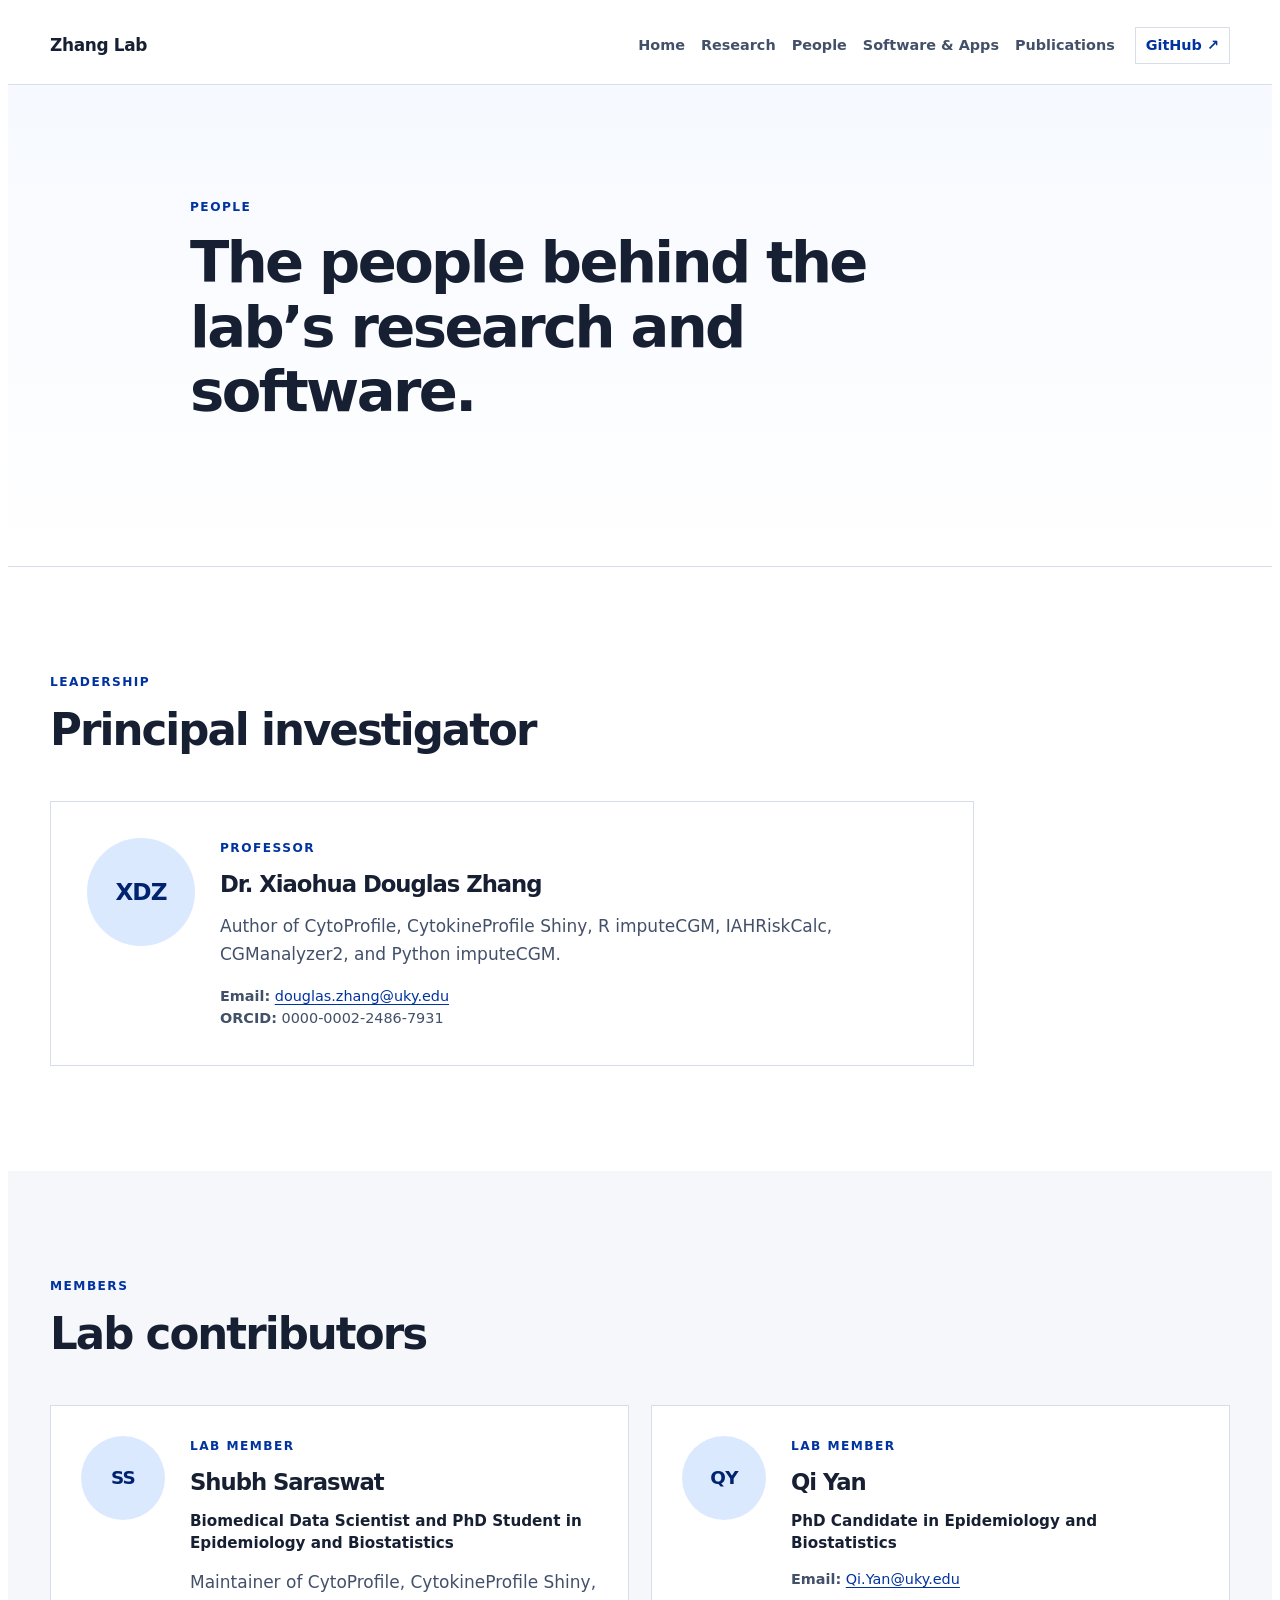
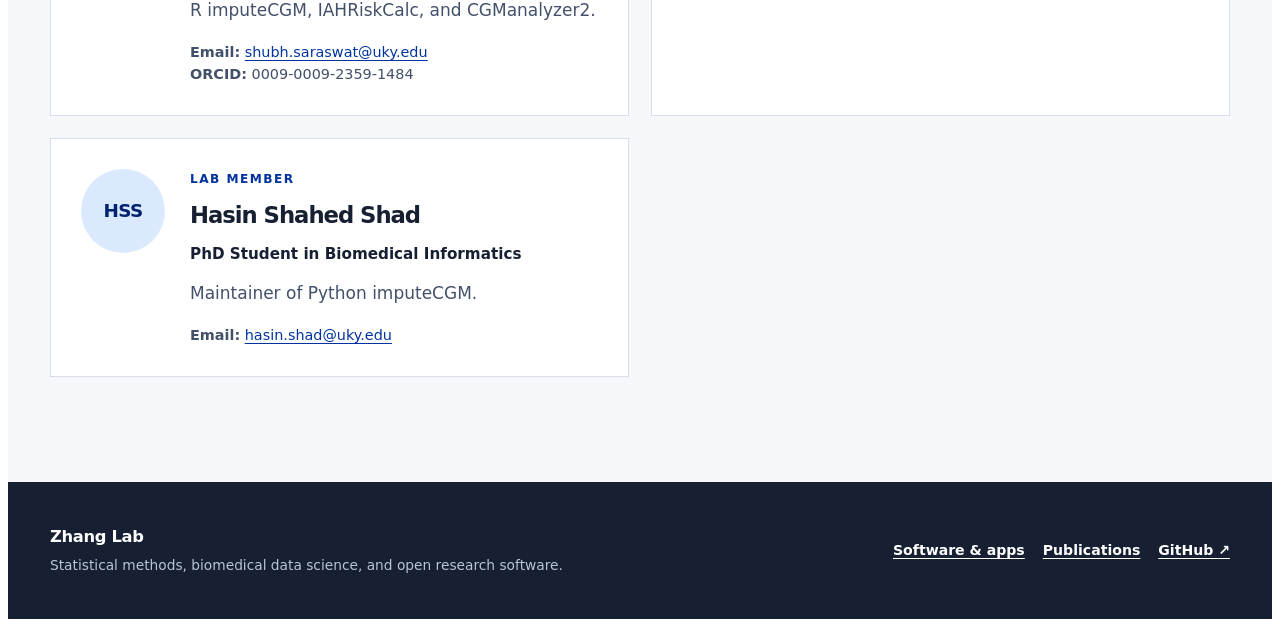
==== docs/people.html @ 16a21983 "Initial commit of lab website" ====
<!DOCTYPE html>

<html>

<head>

<meta charset="utf-8" />
<meta name="generator" content="pandoc" />
<meta http-equiv="X-UA-Compatible" content="IE=EDGE" />

<meta name="viewport" content="width=device-width, initial-scale=1" />



<title>People</title>

<script src="site_libs/header-attrs-2.31/header-attrs.js"></script>
<link href="site_libs/highlightjs-9.12.0/default.css" rel="stylesheet" />
<script src="site_libs/highlightjs-9.12.0/highlight.js"></script>

<style type="text/css">
  code{white-space: pre-wrap;}
  span.smallcaps{font-variant: small-caps;}
  span.underline{text-decoration: underline;}
  div.column{display: inline-block; vertical-align: top; width: 50%;}
  div.hanging-indent{margin-left: 1.5em; text-indent: -1.5em;}
  ul.task-list{list-style: none;}
    </style>

<style type="text/css">code{white-space: pre;}</style>
<script type="text/javascript">
if (window.hljs) {
  hljs.configure({languages: []});
  hljs.initHighlightingOnLoad();
  if (document.readyState && document.readyState === "complete") {
    window.setTimeout(function() { hljs.initHighlighting(); }, 0);
  }
}
</script>






<link rel="stylesheet" href="assets/css/zhang-lab.css" type="text/css" />




</head>

<body>


<nav class="site-nav" aria-label="Primary navigation">
  <div class="site-shell site-nav-inner">
    <a class="site-wordmark" href="index.html">Zhang Lab</a>
    <div class="site-nav-links">
      <a href="index.html">Home</a>
      <a href="research.html">Research</a>
      <a href="people.html">People</a>
      <a href="software.html">Software &amp; Apps</a>
      <a href="publications.html">Publications</a>
      <a class="site-nav-github" href="https://github.com/ZhangLabUKY" target="_blank" rel="noopener">GitHub <span aria-hidden="true">↗</span></a>
    </div>
  </div>
</nav>


<h1 class="title toc-ignore">People</h1>



<section class="page-hero" aria-labelledby="people-title">
<div class="site-shell narrow-copy">
<p class="eyebrow">
People
</p>
<h1 id="people-title">
The people behind the lab’s research and software.
</h1>
</div>
</section>
<section class="section" aria-labelledby="leadership-heading">
<div class="site-shell">
<div class="section-heading">
<p class="eyebrow">
Leadership
</p>
<h2 id="leadership-heading">
Principal investigator
</h2>
</div>
<article class="person-card person-card-featured person-card-linked">
<a class="person-card-overlay" href="https://cph.uky.edu/directory/xiaohua-zhang" target="_blank" rel="noopener" aria-label="View Xiaohua Douglas Zhang's UKY profile"></a>
<div class="person-monogram" aria-hidden="true">
XDZ
</div>
<div class="person-content">
<p class="person-role">
Professor
</p>
<h3>
Dr. Xiaohua Douglas Zhang
</h3>
<p>
Author of CytoProfile, CytokineProfile Shiny, R imputeCGM, IAHRiskCalc,
CGManalyzer2, and Python imputeCGM.
</p>
<p class="person-contact">
<strong>Email:</strong> <a href="mailto:douglas.zhang@uky.edu"
class="email">douglas.zhang@uky.edu</a><br><strong>ORCID:</strong>
0000-0002-2486-7931
</p>
</div>
</article>
</div>
</section>
<section class="section section-muted" aria-labelledby="members-heading">
<div class="site-shell">
<div class="section-heading">
<p class="eyebrow">
Members
</p>
<h2 id="members-heading">
Lab contributors
</h2>
</div>
<div class="people-grid">
<article class="person-card person-card-linked">
<a class="person-card-overlay" href="https://cph.uky.edu/directory/shubh-saraswat" target="_blank" rel="noopener" aria-label="View Shubh Saraswat's UKY profile"></a>
<div class="person-monogram" aria-hidden="true">
SS
</div>
<div class="person-content">
<p class="person-role">
Lab member
</p>
<h3>
Shubh Saraswat
</h3>
<p class="person-title">
Biomedical Data Scientist and PhD Student in Epidemiology and
Biostatistics
</p>
<p>
Maintainer of CytoProfile, CytokineProfile Shiny, R imputeCGM,
IAHRiskCalc, and CGManalyzer2.
</p>
<p class="person-contact">
<strong>Email:</strong> <a href="mailto:shubh.saraswat@uky.edu"
class="email">shubh.saraswat@uky.edu</a><br><strong>ORCID:</strong>
0009-0009-2359-1484
</p>
</div>
</article>
<article class="person-card">
<div class="person-monogram" aria-hidden="true">
QY
</div>
<div class="person-content">
<p class="person-role">
Lab member
</p>
<h3>
Qi Yan
</h3>
<p class="person-title">
PhD Candidate in Epidemiology and Biostatistics
</p>
<p class="person-contact">
<strong>Email:</strong> <a href="mailto:Qi.Yan@uky.edu"
class="email">Qi.Yan@uky.edu</a>
</p>
</div>
</article>
<article class="person-card">
<div class="person-monogram" aria-hidden="true">
HSS
</div>
<div class="person-content">
<p class="person-role">
Lab member
</p>
<h3>
Hasin Shahed Shad
</h3>
<p class="person-title">
PhD Student in Biomedical Informatics
</p>
<p>
Maintainer of Python imputeCGM.
</p>
<p class="person-contact">
<strong>Email:</strong> <a href="mailto:hasin.shad@uky.edu"
class="email">hasin.shad@uky.edu</a>
</p>
</div>
</article>
</div>
</div>
</section>

<footer class="site-footer">
  <div class="site-shell footer-inner">
    <div>
      <p class="footer-wordmark">Zhang Lab</p>
      <p class="footer-note">Statistical methods, biomedical data science, and open research software.</p>
    </div>
    <div class="footer-links" aria-label="Footer links">
      <a href="software.html">Software &amp; apps</a>
      <a href="publications.html">Publications</a>
      <a href="https://github.com/ZhangLabUKY" target="_blank" rel="noopener">GitHub <span aria-hidden="true">↗</span></a>
    </div>
  </div>
</footer>


<!-- code folding -->


<!-- dynamically load mathjax for compatibility with self-contained -->
<script>
  (function () {
    var script = document.createElement("script");
    script.type = "text/javascript";
    script.src  = "https://mathjax.rstudio.com/latest/MathJax.js?config=TeX-AMS-MML_HTMLorMML";
    document.getElementsByTagName("head")[0].appendChild(script);
  })();
</script>

</body>
</html>
---- docs/site_libs/highlightjs-9.12.0/default.css ----
.hljs-literal {
  color: #990073;
}

.hljs-number {
  color: #099;
}

.hljs-comment {
  color: #998;
  font-style: italic;
}

.hljs-keyword {
  color: #900;
  font-weight: bold;
}

.hljs-string {
  color: #d14;
}
---- docs/assets/css/zhang-lab.css ----
:root {
  --uky-blue: #0033a0;
  --uky-blue-dark: #00236f;
  --ink: #172033;
  --ink-soft: #43506a;
  --sky: #dbe9ff;
  --mist: #f5f7fb;
  --line: #d7deea;
  --white: #ffffff;
  --focus: #f6b400;
  --shadow: 0 16px 42px rgba(23, 32, 51, 0.09);
}

html {
  scroll-behavior: smooth;
}

body {
  background: var(--white);
  color: var(--ink);
  font-family: Inter, ui-sans-serif, system-ui, -apple-system, BlinkMacSystemFont, "Segoe UI", sans-serif;
  font-size: 17px;
  line-height: 1.65;
  padding-top: 0;
}

a {
  color: var(--uky-blue);
  text-decoration-thickness: 1px;
  text-underline-offset: 0.18em;
}

a:hover {
  color: var(--uky-blue-dark);
}

a:focus-visible,
button:focus-visible {
  border-radius: 4px;
  box-shadow: 0 0 0 4px var(--focus);
  outline: 2px solid var(--ink);
  outline-offset: 3px;
}

h1.title {
  display: none;
}

.main-container {
  margin: 0;
  max-width: none;
  padding: 0;
  width: 100%;
}

.site-shell {
  margin: 0 auto;
  max-width: 1180px;
  padding-left: 32px;
  padding-right: 32px;
}

.site-nav {
  background: rgba(255, 255, 255, 0.97);
  border: 0;
  border-bottom: 1px solid var(--line);
  box-shadow: none;
  margin: 0;
  min-height: 76px;
  position: sticky;
  top: 0;
  z-index: 20;
}

.site-nav-inner {
  align-items: center;
  display: flex;
  gap: 28px;
  justify-content: space-between;
  min-height: 75px;
}

.site-wordmark {
  color: var(--ink);
  font-size: 1.06rem;
  font-weight: 750;
  letter-spacing: -0.02em;
  text-decoration: none;
  white-space: nowrap;
}

.site-wordmark span {
  color: var(--uky-blue);
}

.site-wordmark:hover {
  color: var(--ink);
}

.site-nav-links {
  align-items: center;
  display: flex;
  flex-wrap: wrap;
  gap: 5px 16px;
  justify-content: flex-end;
}

.site-nav-links a {
  color: var(--ink-soft);
  font-size: 0.9rem;
  font-weight: 650;
  text-decoration: none;
}

.site-nav-links a:hover,
.site-nav-links a:focus {
  color: var(--uky-blue);
}

.site-nav-links .site-nav-github {
  border: 1px solid var(--line);
  color: var(--uky-blue);
  margin-left: 4px;
  padding: 6px 10px;
}

.hero {
  background: linear-gradient(135deg, #f4f8ff 0%, #ffffff 52%, #eaf2ff 100%);
  border-bottom: 1px solid var(--line);
  overflow: hidden;
}

.hero-grid {
  align-items: center;
  display: grid;
  gap: 72px;
  grid-template-columns: minmax(0, 1.35fr) minmax(300px, 0.65fr);
  min-height: 590px;
}

.hero-copy {
  padding-bottom: 68px;
  padding-top: 88px;
}

.eyebrow,
.tool-type,
.person-role,
.contact-label,
.panel-kicker {
  color: var(--uky-blue);
  font-size: 0.76rem;
  font-weight: 800;
  letter-spacing: 0.12em;
  margin: 0 0 14px;
  text-transform: uppercase;
}

h1,
h2,
h3,
p {
  margin-top: 0;
}

h1,
h2,
h3 {
  color: var(--ink);
  font-weight: 780;
  letter-spacing: -0.045em;
  line-height: 1.12;
}

h1 {
  font-size: clamp(2.7rem, 5.2vw, 5.15rem);
  max-width: 790px;
}

h2 {
  font-size: clamp(2rem, 3.4vw, 3.1rem);
}

h3 {
  font-size: 1.42rem;
}

.hero-lede,
.page-lede {
  color: var(--ink-soft);
  font-size: 1.2rem;
  line-height: 1.65;
  margin: 28px 0 0;
  max-width: 690px;
}

.button-row,
.link-row {
  align-items: center;
  display: flex;
  flex-wrap: wrap;
  gap: 12px 22px;
  margin-top: 34px;
}

.button {
  align-items: center;
  border: 2px solid transparent;
  border-radius: 3px;
  display: inline-flex;
  font-size: 0.92rem;
  font-weight: 750;
  justify-content: center;
  min-height: 48px;
  padding: 10px 20px;
  text-decoration: none;
  transition: background-color 160ms ease, border-color 160ms ease, color 160ms ease, transform 160ms ease;
}

.button:hover {
  transform: translateY(-1px);
}

.button-primary {
  background: var(--uky-blue);
  color: var(--white);
}

.button-primary:hover {
  background: var(--uky-blue-dark);
  color: var(--white);
}

.button-secondary {
  background: transparent;
  border-color: var(--uky-blue);
  color: var(--uky-blue);
}

.button-secondary:hover {
  background: var(--sky);
  color: var(--uky-blue-dark);
}

.button-light {
  background: var(--white);
  color: var(--uky-blue-dark);
}

.button-light:hover {
  background: var(--sky);
  color: var(--uky-blue-dark);
}

.hero-panel {
  background: var(--uky-blue);
  box-shadow: var(--shadow);
  color: var(--white);
  padding: 38px;
}

.hero-panel .panel-kicker {
  color: #cbdcff;
}

.hero-panel h2 {
  color: var(--white);
  font-size: 2rem;
}

.hero-panel p:not(.panel-kicker) {
  color: #e3ebff;
}

.panel-rule {
  background: rgba(255, 255, 255, 0.34);
  height: 1px;
  margin: 26px 0 18px;
}

.hero-panel .panel-caption {
  font-size: 0.9rem;
  margin-bottom: 0;
}

.section {
  padding: 105px 0;
}

.section-muted {
  background: var(--mist);
}

.section-heading {
  margin-bottom: 46px;
  max-width: 760px;
}

.section-heading > p:not(.eyebrow),
.feature-card p:not(.card-index),
.tool-preview p:not(.tool-type),
.software-card > p,
.person-card p:not(.person-role),
.research-item p:not(.research-number),
.two-column-copy p,
.contact-card p:not(.contact-label),
.publication-list p {
  color: var(--ink-soft);
}

.section-heading h2 {
  margin-bottom: 18px;
}

.section-heading-split {
  align-items: end;
  display: flex;
  gap: 30px;
  justify-content: space-between;
  max-width: none;
}

.section-heading-split h2 {
  margin-bottom: 0;
  max-width: 720px;
}

.text-link {
  color: var(--uky-blue);
  font-size: 0.92rem;
  font-weight: 750;
  text-decoration: none;
}

.text-link:hover {
  color: var(--uky-blue-dark);
  text-decoration: underline;
}

.card-grid,
.featured-grid,
.software-grid,
.people-grid,
.contact-grid {
  display: grid;
  gap: 22px;
}

.card-grid-three {
  grid-template-columns: repeat(3, minmax(0, 1fr));
}

.feature-card,
.tool-preview,
.software-card,
.person-card,
.contact-card {
  background: var(--white);
  border: 1px solid var(--line);
  padding: 30px;
}

.feature-card {
  min-height: 265px;
}

.card-index {
  color: var(--uky-blue);
  font-size: 0.82rem;
  font-weight: 800;
  letter-spacing: 0.08em;
}

.feature-card h3,
.tool-preview h3,
.software-card h3,
.person-card h3 {
  margin-bottom: 14px;
}

.feature-card p:last-child,
.tool-preview p:last-of-type,
.software-card p:last-of-type,
.person-card p:last-child,
.contact-card p:last-child {
  margin-bottom: 0;
}

.featured-grid {
  grid-template-columns: repeat(2, minmax(0, 1fr));
}

.tool-preview {
  border-top: 5px solid var(--uky-blue);
  min-height: 280px;
}

.tool-preview .text-link {
  display: inline-block;
  margin-top: 12px;
}

.cta-section {
  background: var(--uky-blue-dark);
  padding: 80px 0;
}

.cta-layout {
  align-items: center;
  display: flex;
  gap: 30px;
  justify-content: space-between;
}

.cta-section h2,
.cta-section p {
  color: var(--white);
}

.cta-section h2 {
  font-size: clamp(2rem, 3.8vw, 3.45rem);
  margin-bottom: 12px;
}

.cta-section p:not(.eyebrow) {
  color: #dce7ff;
  margin-bottom: 0;
}

.eyebrow-light {
  color: #c9d9ff;
}

.page-hero {
  background: linear-gradient(180deg, #f6f9ff 0%, #ffffff 100%);
  border-bottom: 1px solid var(--line);
  padding: 112px 0 94px;
}

.narrow-copy {
  max-width: 900px;
}

.narrow-copy h1 {
  font-size: clamp(2.6rem, 4.5vw, 4.4rem);
}

.research-list {
  border-top: 1px solid var(--line);
}

.research-item {
  align-items: start;
  border-bottom: 1px solid var(--line);
  display: grid;
  gap: 30px;
  grid-template-columns: 70px 1fr;
  padding: 32px 0;
}

.research-item h3 {
  margin-bottom: 10px;
}

.research-item p:last-child {
  margin-bottom: 0;
  max-width: 720px;
}

.research-number {
  color: var(--uky-blue);
  font-size: 0.85rem;
  font-weight: 800;
  padding-top: 5px;
}

.two-column-copy {
  display: grid;
  gap: 70px;
  grid-template-columns: minmax(0, 0.9fr) minmax(0, 1.1fr);
}

.two-column-copy h2 {
  margin-bottom: 0;
}

.person-card-featured {
  align-items: start;
  display: grid;
  gap: 34px;
  grid-template-columns: 116px 1fr;
  max-width: 850px;
  padding: 36px;
}

.person-monogram {
  align-items: center;
  aspect-ratio: 1;
  background: var(--sky);
  border-radius: 50%;
  color: var(--uky-blue-dark);
  display: flex;
  flex: 0 0 84px;
  font-size: 1.15rem;
  font-weight: 800;
  height: 84px;
  justify-content: center;
  letter-spacing: -0.04em;
  overflow: hidden;
  width: 84px;
}

.person-card-featured .person-monogram {
  flex-basis: 108px;
  font-size: 1.45rem;
  height: 108px;
  width: 108px;
}

.people-grid {
  grid-template-columns: repeat(2, minmax(0, 1fr));
}

.person-card {
  display: flex;
  gap: 25px;
}

.person-card-linked {
  cursor: pointer;
  position: relative;
  transition: border-color 160ms ease, box-shadow 160ms ease, transform 160ms ease;
}

.person-card-overlay {
  display: block;
  inset: 0;
  position: absolute;
  z-index: 2;
}

.person-card-linked:hover {
  border-color: var(--uky-blue);
  box-shadow: var(--shadow);
  transform: translateY(-2px);
}

.person-card-overlay:focus-visible {
  outline: 3px solid var(--focus);
  outline-offset: -5px;
}

.person-title {
  color: var(--ink) !important;
  font-size: 0.95rem;
  font-weight: 700;
  line-height: 1.45;
  margin-bottom: 14px;
}

.person-contact {
  font-size: 0.9rem;
  line-height: 1.55;
}

.placeholder-copy {
  font-style: italic;
}

.software-grid {
  grid-template-columns: repeat(2, minmax(0, 1fr));
}

.software-card {
  display: flex;
  flex-direction: column;
  min-height: 345px;
}

.software-card-top {
  align-items: start;
  display: flex;
  justify-content: space-between;
  margin-bottom: 20px;
}

.software-card-top .tool-type {
  margin-bottom: 0;
}

.status-tag {
  background: var(--sky);
  color: var(--uky-blue-dark);
  font-size: 0.7rem;
  font-weight: 800;
  letter-spacing: 0.05em;
  padding: 4px 8px;
  text-transform: uppercase;
}

.software-note {
  font-size: 0.88rem;
  margin-top: auto;
}

.software-note code {
  background: #edf0f6;
  border-radius: 2px;
  color: var(--ink);
  padding: 1px 4px;
}

.software-card .link-row {
  margin-top: 22px;
}

.publication-layout {
  max-width: 920px;
}

.publication-year-group + .publication-year-group {
  margin-top: 64px;
}

.publication-year-group > h3 {
  color: var(--uky-blue);
  font-size: 2rem;
  margin-bottom: 18px;
}

.publication-list {
  border-top: 1px solid var(--line);
  list-style: none;
  margin: 0;
  padding: 0;
}

.publication-list li {
  border-bottom: 1px solid var(--line);
  padding: 33px 0;
}

.publication-authors,
.publication-year {
  font-size: 0.95rem;
  margin-bottom: 8px;
}

.publication-list h3 {
  font-size: 1.5rem;
  margin-bottom: 8px;
  max-width: 760px;
}

.publication-entry {
  font-size: 1rem;
  line-height: 1.75;
  margin-bottom: 0;
  max-width: 800px;
}

.publication-list .text-link {
  display: inline-block;
  margin-top: 8px;
}

.contact-grid {
  grid-template-columns: repeat(2, minmax(0, 1fr));
}

.contact-card {
  min-height: 315px;
  padding: 38px;
}

.contact-card h2 {
  font-size: 2rem;
}

.contact-card-blue {
  background: var(--uky-blue);
  border-color: var(--uky-blue);
}

.contact-card-blue h2,
.contact-card-blue p {
  color: var(--white);
}

.contact-card-blue .contact-label {
  color: #cbdcff;
}

.contact-card-blue .button {
  margin-top: 20px;
}

.site-footer {
  background: var(--ink);
  color: var(--white);
  padding: 42px 0;
}

.footer-inner {
  align-items: center;
  display: flex;
  gap: 30px;
  justify-content: space-between;
}

.footer-wordmark {
  color: var(--white);
  font-size: 1.02rem;
  font-weight: 800;
  letter-spacing: -0.02em;
  margin-bottom: 3px;
}

.footer-wordmark span {
  color: #adc8ff;
}

.footer-note {
  color: #b9c4d9;
  font-size: 0.86rem;
  margin-bottom: 0;
}

.footer-links {
  display: flex;
  flex-wrap: wrap;
  gap: 18px;
}

.footer-links a {
  color: var(--white);
  font-size: 0.88rem;
  font-weight: 700;
}

.footer-links a:hover {
  color: #adc8ff;
}

@media (max-width: 900px) {
  .site-shell {
    padding-left: 24px;
    padding-right: 24px;
  }

  .hero-grid {
    gap: 40px;
    grid-template-columns: 1fr;
    min-height: auto;
  }

  .hero-copy {
    padding-bottom: 32px;
    padding-top: 70px;
  }

  .hero-panel {
    margin-bottom: 72px;
  }

  .card-grid-three,
  .software-grid,
  .people-grid {
    grid-template-columns: 1fr 1fr;
  }

}

@media (max-width: 767px) {
  .site-nav-inner {
    align-items: flex-start;
    flex-direction: column;
    gap: 8px;
    min-height: 0;
    padding-bottom: 14px;
    padding-top: 14px;
  }

  .site-wordmark {
    font-size: 0.98rem;
  }

  .site-nav-links {
    gap: 7px 13px;
    justify-content: flex-start;
  }

  .site-nav-links a {
    font-size: 0.84rem;
  }

  .site-nav-links .site-nav-github {
    margin-left: 0;
  }

  .site-shell {
    padding-left: 20px;
    padding-right: 20px;
  }

  h1 {
    font-size: clamp(2.45rem, 12vw, 3.65rem);
  }

  h2 {
    font-size: 2rem;
  }

  .hero-copy {
    padding-top: 58px;
  }

  .hero-lede,
  .page-lede {
    font-size: 1.06rem;
  }

  .hero-panel,
  .feature-card,
  .tool-preview,
  .software-card,
  .person-card,
  .contact-card {
    padding: 26px;
  }

  .section,
  .page-hero {
    padding-bottom: 72px;
    padding-top: 72px;
  }

  .section-heading-split,
  .cta-layout,
  .footer-inner {
    align-items: start;
    flex-direction: column;
  }

  .card-grid-three,
  .featured-grid,
  .software-grid,
  .people-grid,
  .contact-grid,
  .two-column-copy {
    grid-template-columns: 1fr;
  }

  .research-item {
    gap: 8px;
    grid-template-columns: 1fr;
  }

  .research-number {
    padding-top: 0;
  }

  .person-card-featured,
  .person-card {
    display: flex;
    flex-direction: column;
  }

  .person-card-featured .person-monogram {
    height: 84px;
    width: 84px;
  }

  .cta-layout {
    gap: 24px;
  }
}
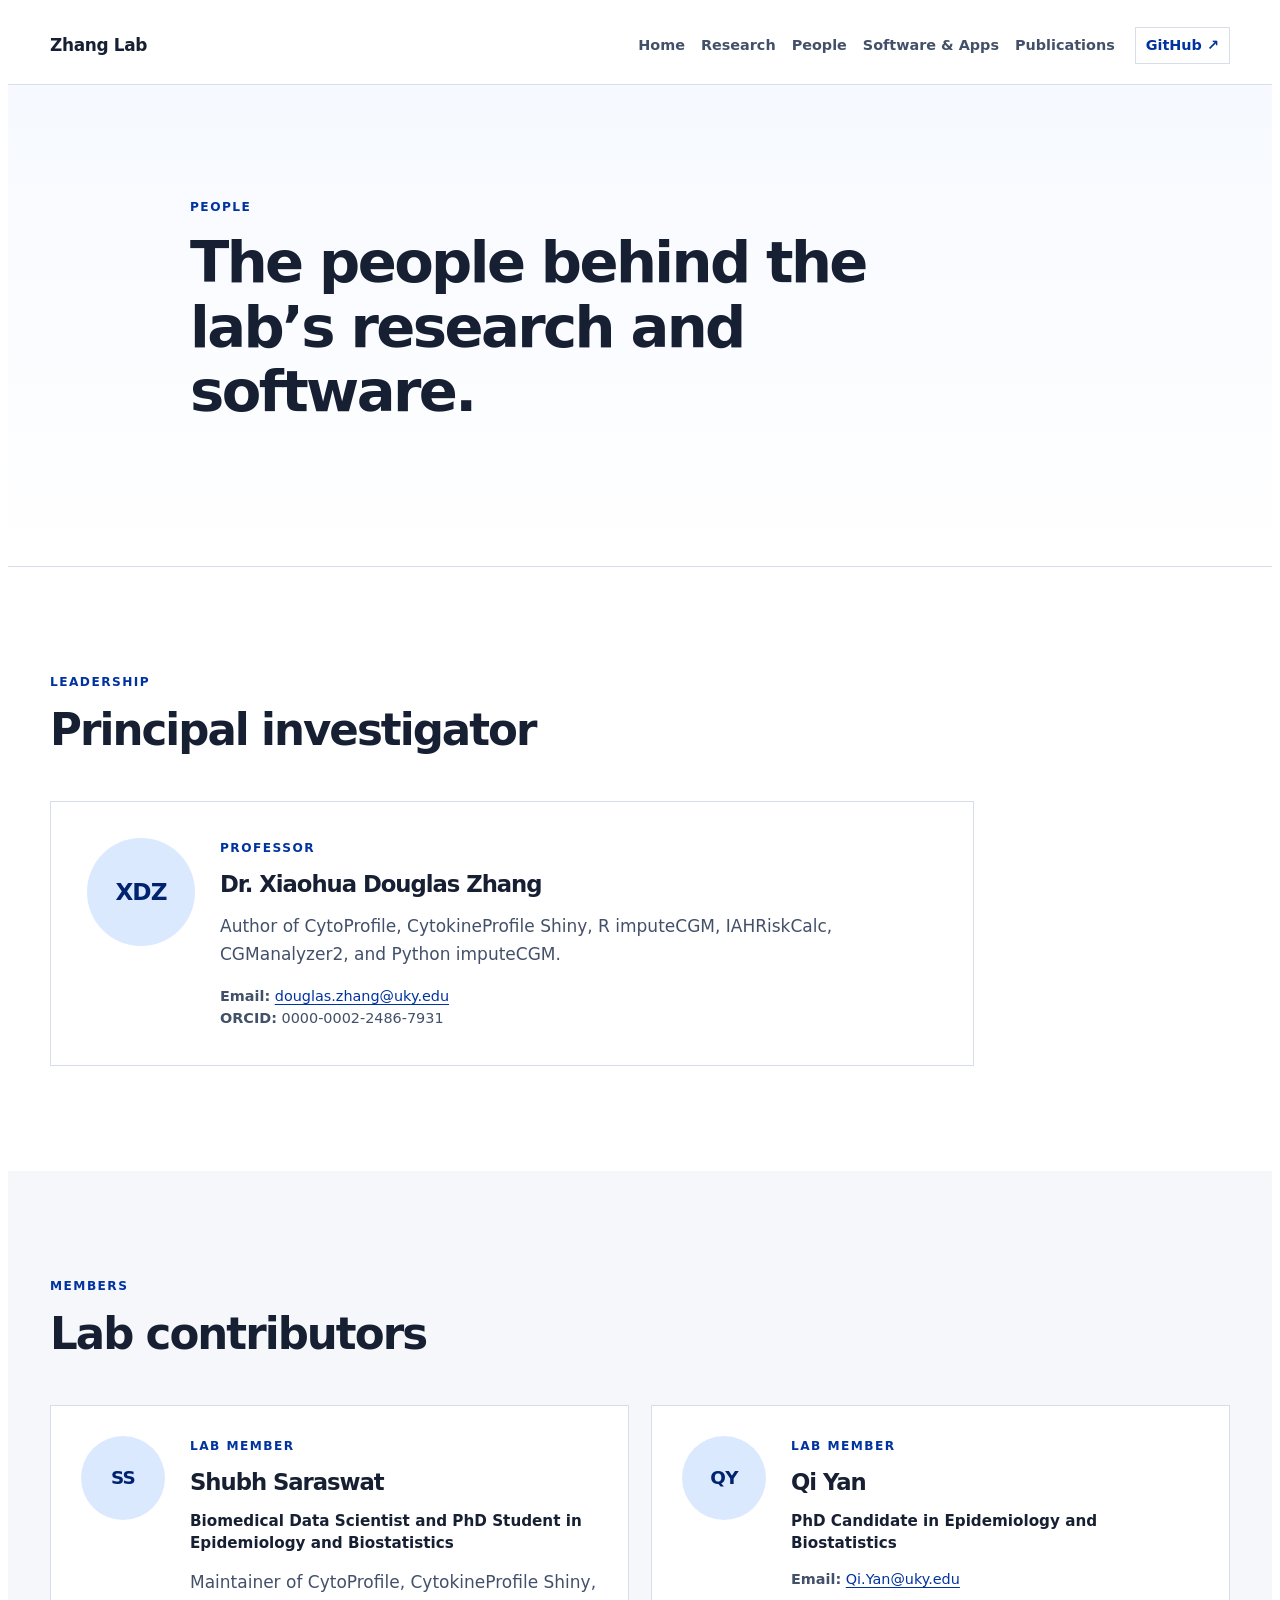
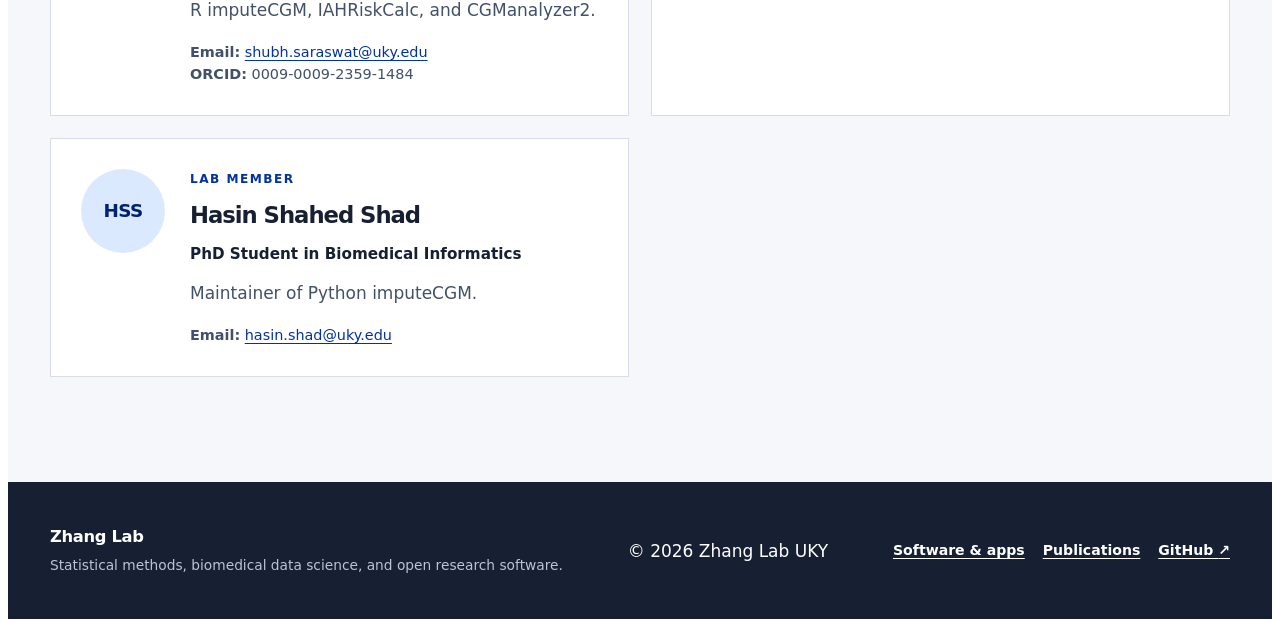
==== commit 5b41ab49: "minor modifications to title" ====
--- a/docs/people.html
+++ b/docs/people.html
@@ -12,11 +12,35 @@
 
 
 
-<title>People</title>
+<title>People | Zhang Lab | University of Kentucky</title>
 
 <script src="site_libs/header-attrs-2.31/header-attrs.js"></script>
 <link href="site_libs/highlightjs-9.12.0/default.css" rel="stylesheet" />
 <script src="site_libs/highlightjs-9.12.0/highlight.js"></script>
+<meta name="google-site-verification" content="EeB2jFbdPNDR_9L0_OuowgauQdKRKd-zUmO2JhWP1ak" />
+<script type="application/ld+json">
+{
+  "@context": "https://schema.org",
+  "@type": "Organization",
+  "@id": "https://zhanglabuky.github.io/lab-website/#organization",
+  "name": "Zhang Lab",
+  "url": "https://zhanglabuky.github.io/lab-website/",
+  "parentOrganization": {
+    "@type": "CollegeOrUniversity",
+    "name": "University of Kentucky",
+    "url": "https://www.uky.edu/"
+  },
+  "member": {
+    "@type": "Person",
+    "name": "Xiaohua Douglas Zhang",
+    "jobTitle": "Professor",
+    "url": "https://cph.uky.edu/directory/xiaohua-zhang",
+    "sameAs": "https://orcid.org/0000-0002-2486-7931"
+  }
+}
+</script>
+<meta name="description" content="Meet the Zhang Lab team at the University of Kentucky, including Professor Xiaohua Douglas Zhang and lab contributors." />
+<link rel="canonical" href="https://zhanglabuky.github.io/lab-website/people.html" />
 
 <style type="text/css">
   code{white-space: pre-wrap;}
@@ -68,7 +92,8 @@
 </nav>
 
 
-<h1 class="title toc-ignore">People</h1>
+<h1 class="title toc-ignore">People | Zhang Lab | University of
+Kentucky</h1>
 
 
 
@@ -207,6 +232,9 @@
     <div>
       <p class="footer-wordmark">Zhang Lab</p>
       <p class="footer-note">Statistical methods, biomedical data science, and open research software.</p>
+    </div>
+    <div class="container text-center navbar-text">
+        &copy; 2026 Zhang Lab UKY
     </div>
     <div class="footer-links" aria-label="Footer links">
       <a href="software.html">Software &amp; apps</a>
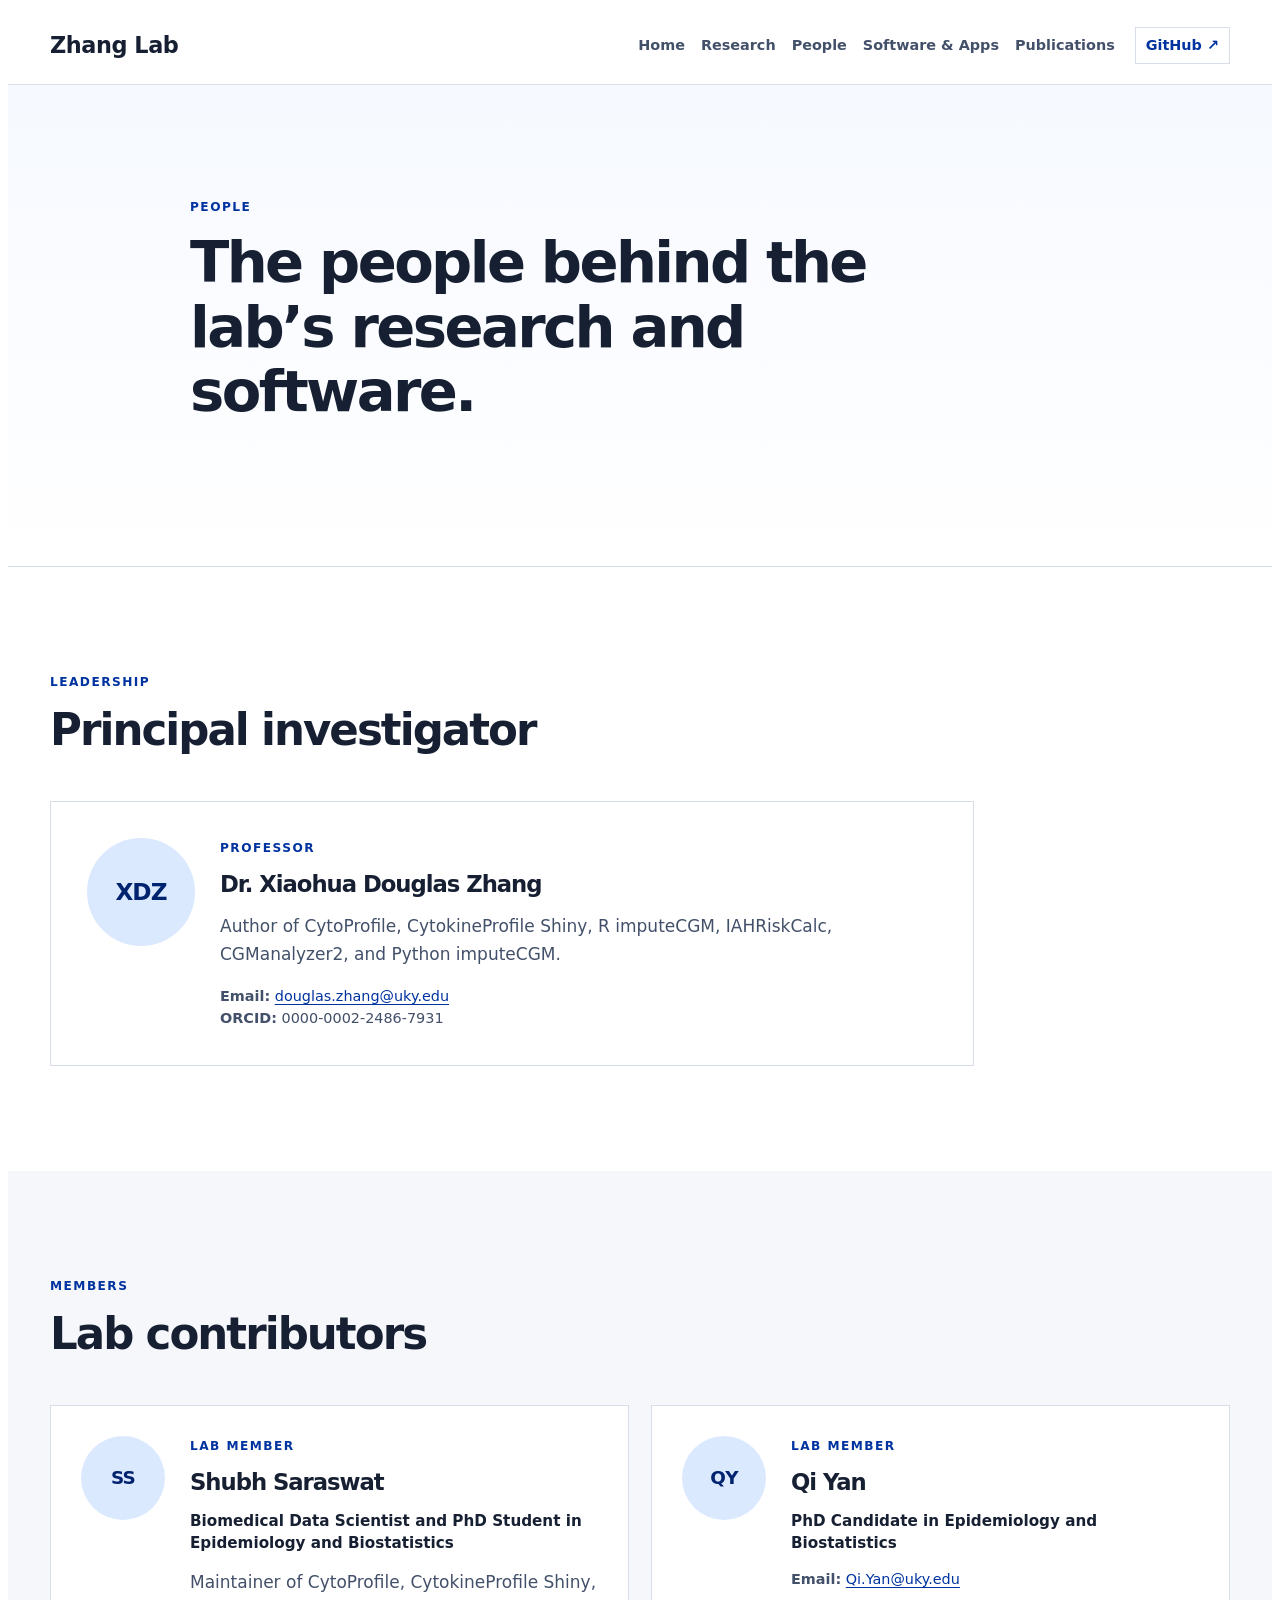
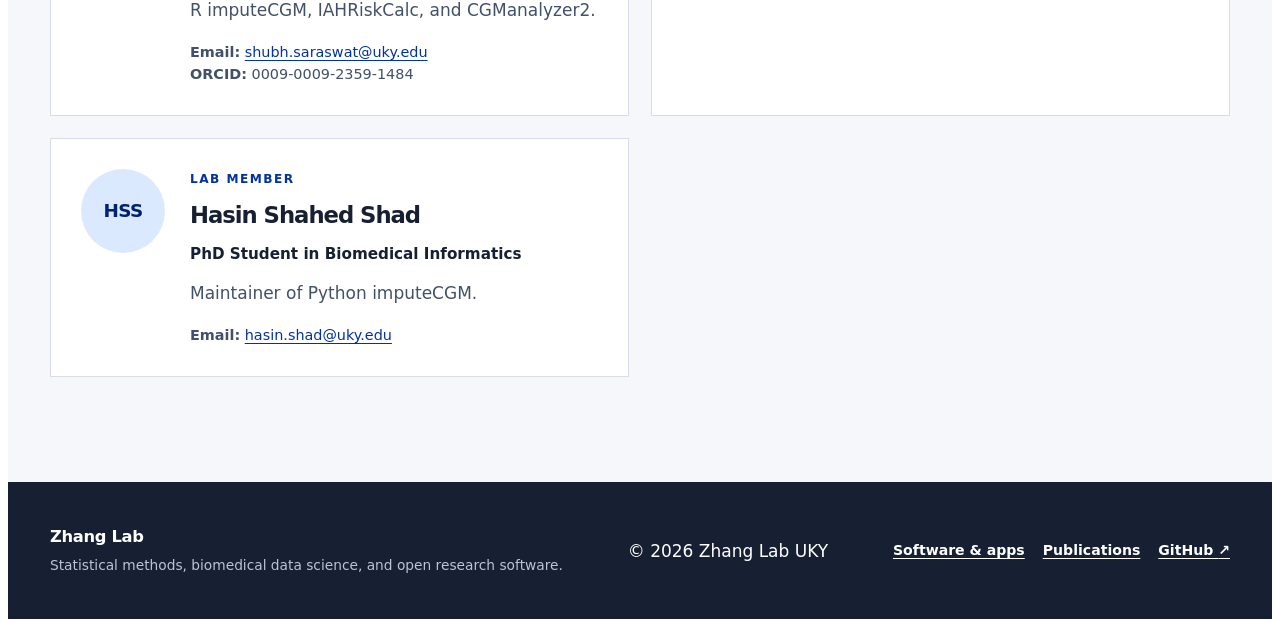
==== commit 7485a261: "added favicon and increased title font in navbar" ====
--- a/docs/people.html
+++ b/docs/people.html
@@ -14,10 +14,11 @@
 
 <title>People | Zhang Lab | University of Kentucky</title>
 
-<script src="site_libs/header-attrs-2.31/header-attrs.js"></script>
+<script src="site_libs/header-attrs-2.30/header-attrs.js"></script>
 <link href="site_libs/highlightjs-9.12.0/default.css" rel="stylesheet" />
 <script src="site_libs/highlightjs-9.12.0/highlight.js"></script>
 <meta name="google-site-verification" content="EeB2jFbdPNDR_9L0_OuowgauQdKRKd-zUmO2JhWP1ak" />
+<link rel="icon" type="image/png" href="assets/favicon.png">
 <script type="application/ld+json">
 {
   "@context": "https://schema.org",
--- a/docs/assets/css/zhang-lab.css
+++ b/docs/assets/css/zhang-lab.css
@@ -82,7 +82,7 @@
 
 .site-wordmark {
   color: var(--ink);
-  font-size: 1.06rem;
+  font-size: 1.4rem;
   font-weight: 750;
   letter-spacing: -0.02em;
   text-decoration: none;
@@ -782,7 +782,7 @@
   }
 
   .site-wordmark {
-    font-size: 0.98rem;
+    font-size: 1.15rem;
   }
 
   .site-nav-links {
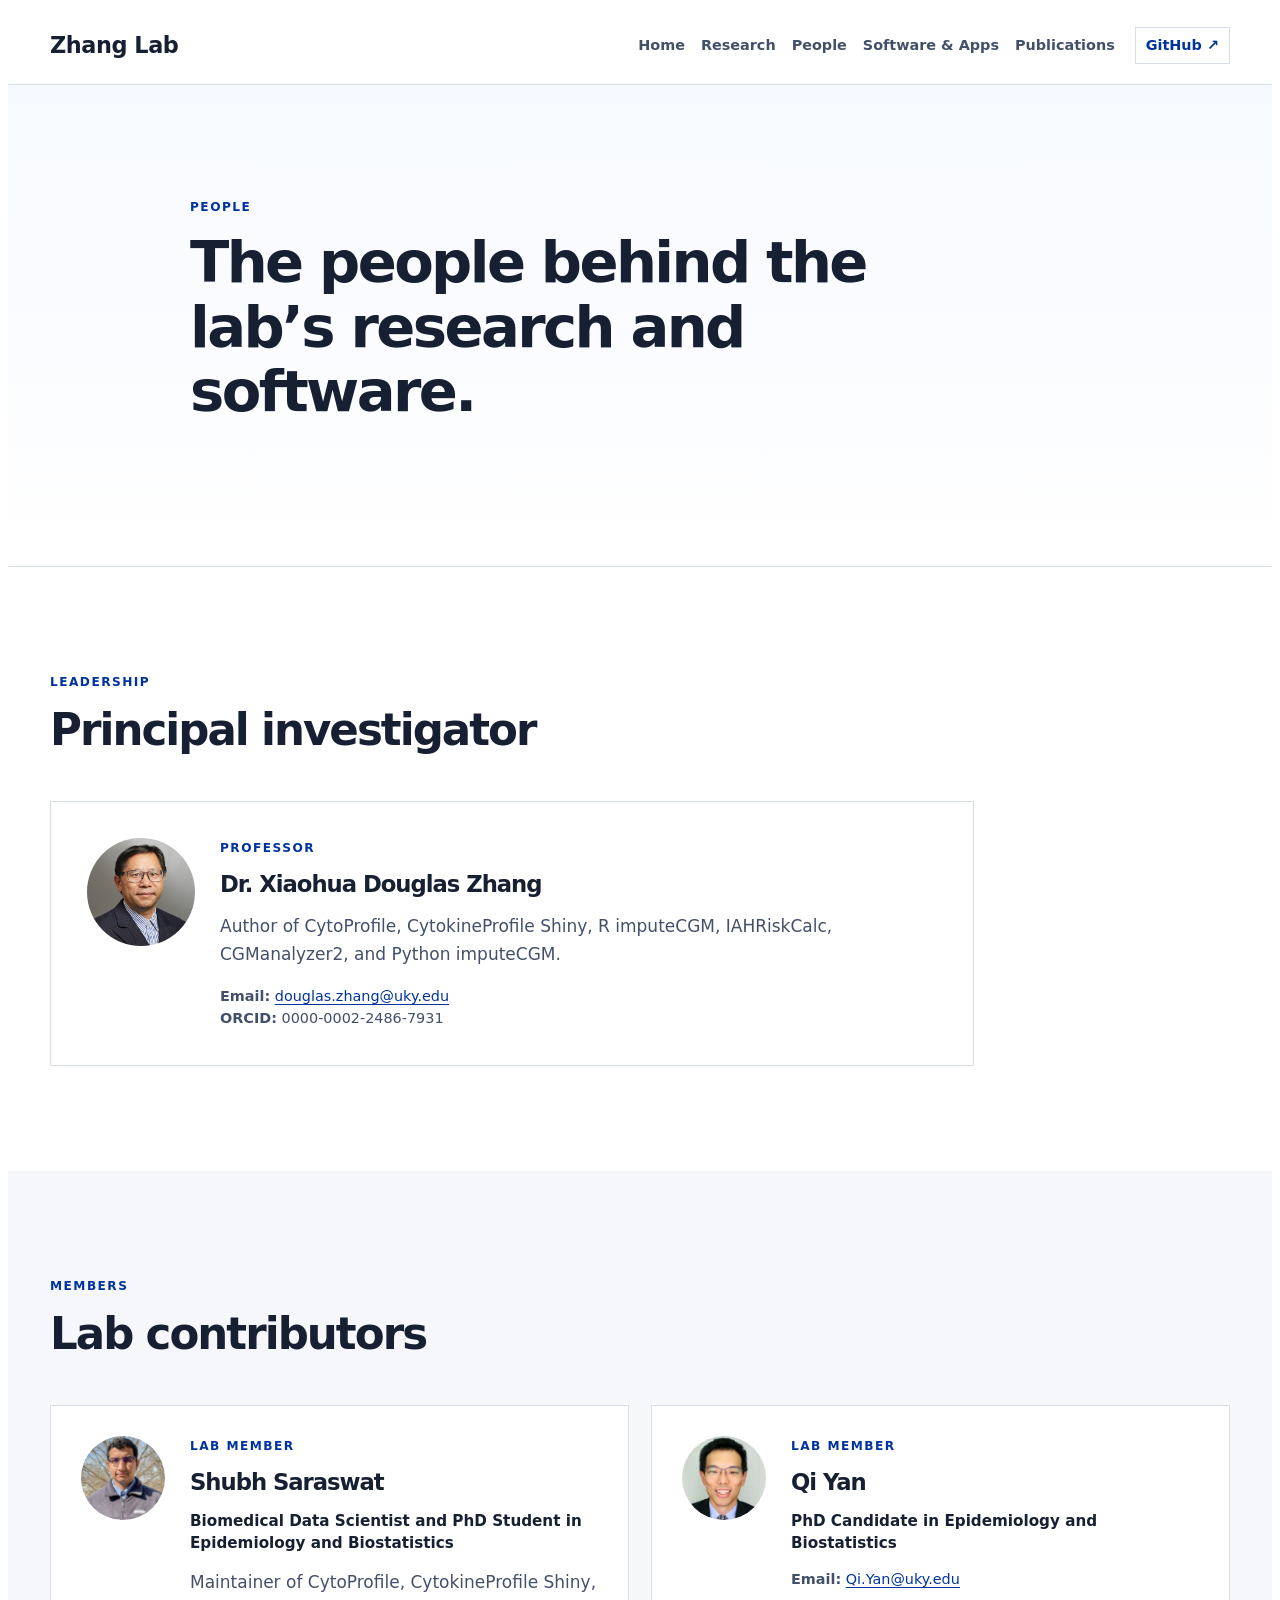
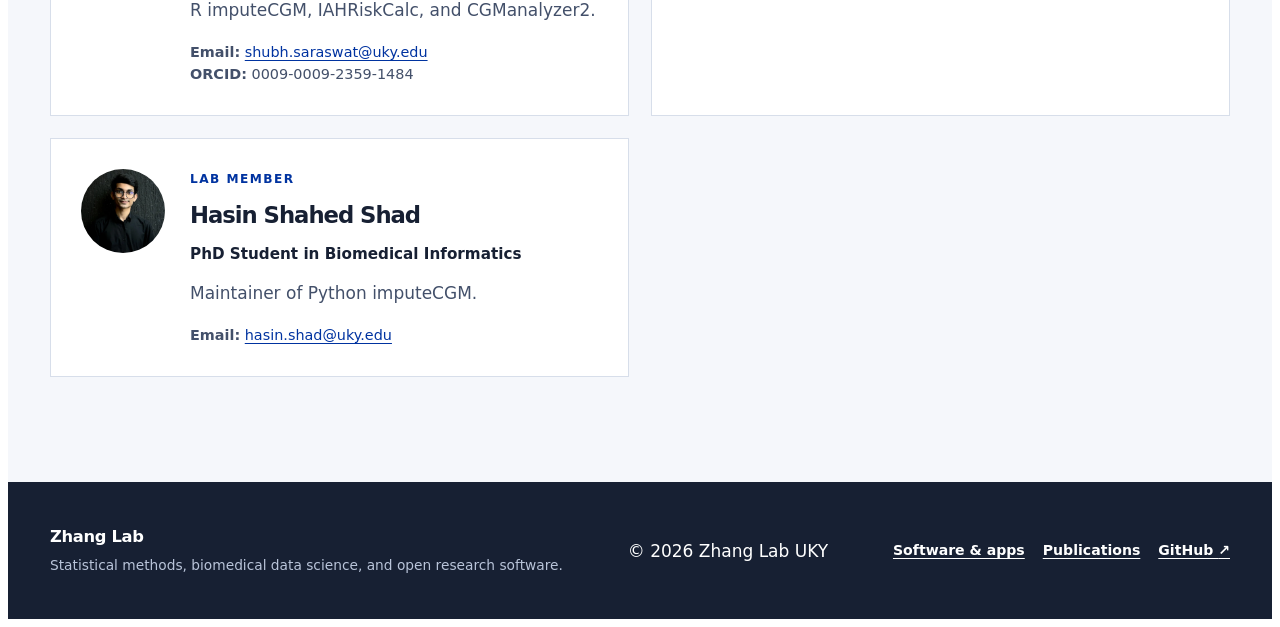
==== commit 132b44f8: "added doi buttons and member pics" ====
--- a/docs/people.html
+++ b/docs/people.html
@@ -14,7 +14,7 @@
 
 <title>People | Zhang Lab | University of Kentucky</title>
 
-<script src="site_libs/header-attrs-2.30/header-attrs.js"></script>
+<script src="site_libs/header-attrs-2.31/header-attrs.js"></script>
 <link href="site_libs/highlightjs-9.12.0/default.css" rel="stylesheet" />
 <script src="site_libs/highlightjs-9.12.0/highlight.js"></script>
 <meta name="google-site-verification" content="EeB2jFbdPNDR_9L0_OuowgauQdKRKd-zUmO2JhWP1ak" />
@@ -120,9 +120,7 @@
 </div>
 <article class="person-card person-card-featured person-card-linked">
 <a class="person-card-overlay" href="https://cph.uky.edu/directory/xiaohua-zhang" target="_blank" rel="noopener" aria-label="View Xiaohua Douglas Zhang's UKY profile"></a>
-<div class="person-monogram" aria-hidden="true">
-XDZ
-</div>
+<img class="person-photo" src="assets/douglas_zhang.jpg" alt="Portrait of Dr. Xiaohua Douglas Zhang" decoding="async">
 <div class="person-content">
 <p class="person-role">
 Professor
@@ -156,9 +154,7 @@
 <div class="people-grid">
 <article class="person-card person-card-linked">
 <a class="person-card-overlay" href="https://cph.uky.edu/directory/shubh-saraswat" target="_blank" rel="noopener" aria-label="View Shubh Saraswat's UKY profile"></a>
-<div class="person-monogram" aria-hidden="true">
-SS
-</div>
+<img class="person-photo" src="assets/saraswat_photo.jpg" alt="Portrait of Shubh Saraswat" loading="lazy" decoding="async">
 <div class="person-content">
 <p class="person-role">
 Lab member
@@ -182,9 +178,7 @@
 </div>
 </article>
 <article class="person-card">
-<div class="person-monogram" aria-hidden="true">
-QY
-</div>
+<img class="person-photo" src="assets/qi_yan.jpg" alt="Portrait of Qi Yan" loading="lazy" decoding="async">
 <div class="person-content">
 <p class="person-role">
 Lab member
@@ -202,9 +196,7 @@
 </div>
 </article>
 <article class="person-card">
-<div class="person-monogram" aria-hidden="true">
-HSS
-</div>
+<img class="person-photo" src="assets/Hasin-Shahed-Shad.jpg" alt="Portrait of Hasin Shahed Shad" loading="lazy" decoding="async">
 <div class="person-content">
 <p class="person-role">
 Lab member
--- a/docs/assets/css/zhang-lab.css
+++ b/docs/assets/css/zhang-lab.css
@@ -493,26 +493,20 @@
   padding: 36px;
 }
 
-.person-monogram {
-  align-items: center;
+.person-photo {
   aspect-ratio: 1;
-  background: var(--sky);
   border-radius: 50%;
-  color: var(--uky-blue-dark);
-  display: flex;
+  display: block;
   flex: 0 0 84px;
-  font-size: 1.15rem;
-  font-weight: 800;
   height: 84px;
-  justify-content: center;
-  letter-spacing: -0.04em;
+  object-fit: cover;
+  object-position: center;
   overflow: hidden;
   width: 84px;
 }
 
-.person-card-featured .person-monogram {
+.person-card-featured .person-photo {
   flex-basis: 108px;
-  font-size: 1.45rem;
   height: 108px;
   width: 108px;
 }
@@ -659,6 +653,29 @@
   max-width: 800px;
 }
 
+.publication-doi {
+  align-items: center;
+  border: 1px solid var(--uky-blue);
+  border-radius: 999px;
+  color: var(--uky-blue);
+  display: inline-flex;
+  font-size: 0.78rem;
+  font-weight: 800;
+  letter-spacing: 0.04em;
+  line-height: 1;
+  margin-top: 14px;
+  padding: 8px 11px;
+  text-decoration: none;
+  text-transform: uppercase;
+  transition: background-color 160ms ease, border-color 160ms ease, color 160ms ease, transform 160ms ease;
+}
+
+.publication-doi:hover {
+  background: var(--uky-blue);
+  color: var(--white);
+  transform: translateY(-1px);
+}
+
 .publication-list .text-link {
   display: inline-block;
   margin-top: 8px;
@@ -866,7 +883,7 @@
     flex-direction: column;
   }
 
-  .person-card-featured .person-monogram {
+  .person-card-featured .person-photo {
     height: 84px;
     width: 84px;
   }
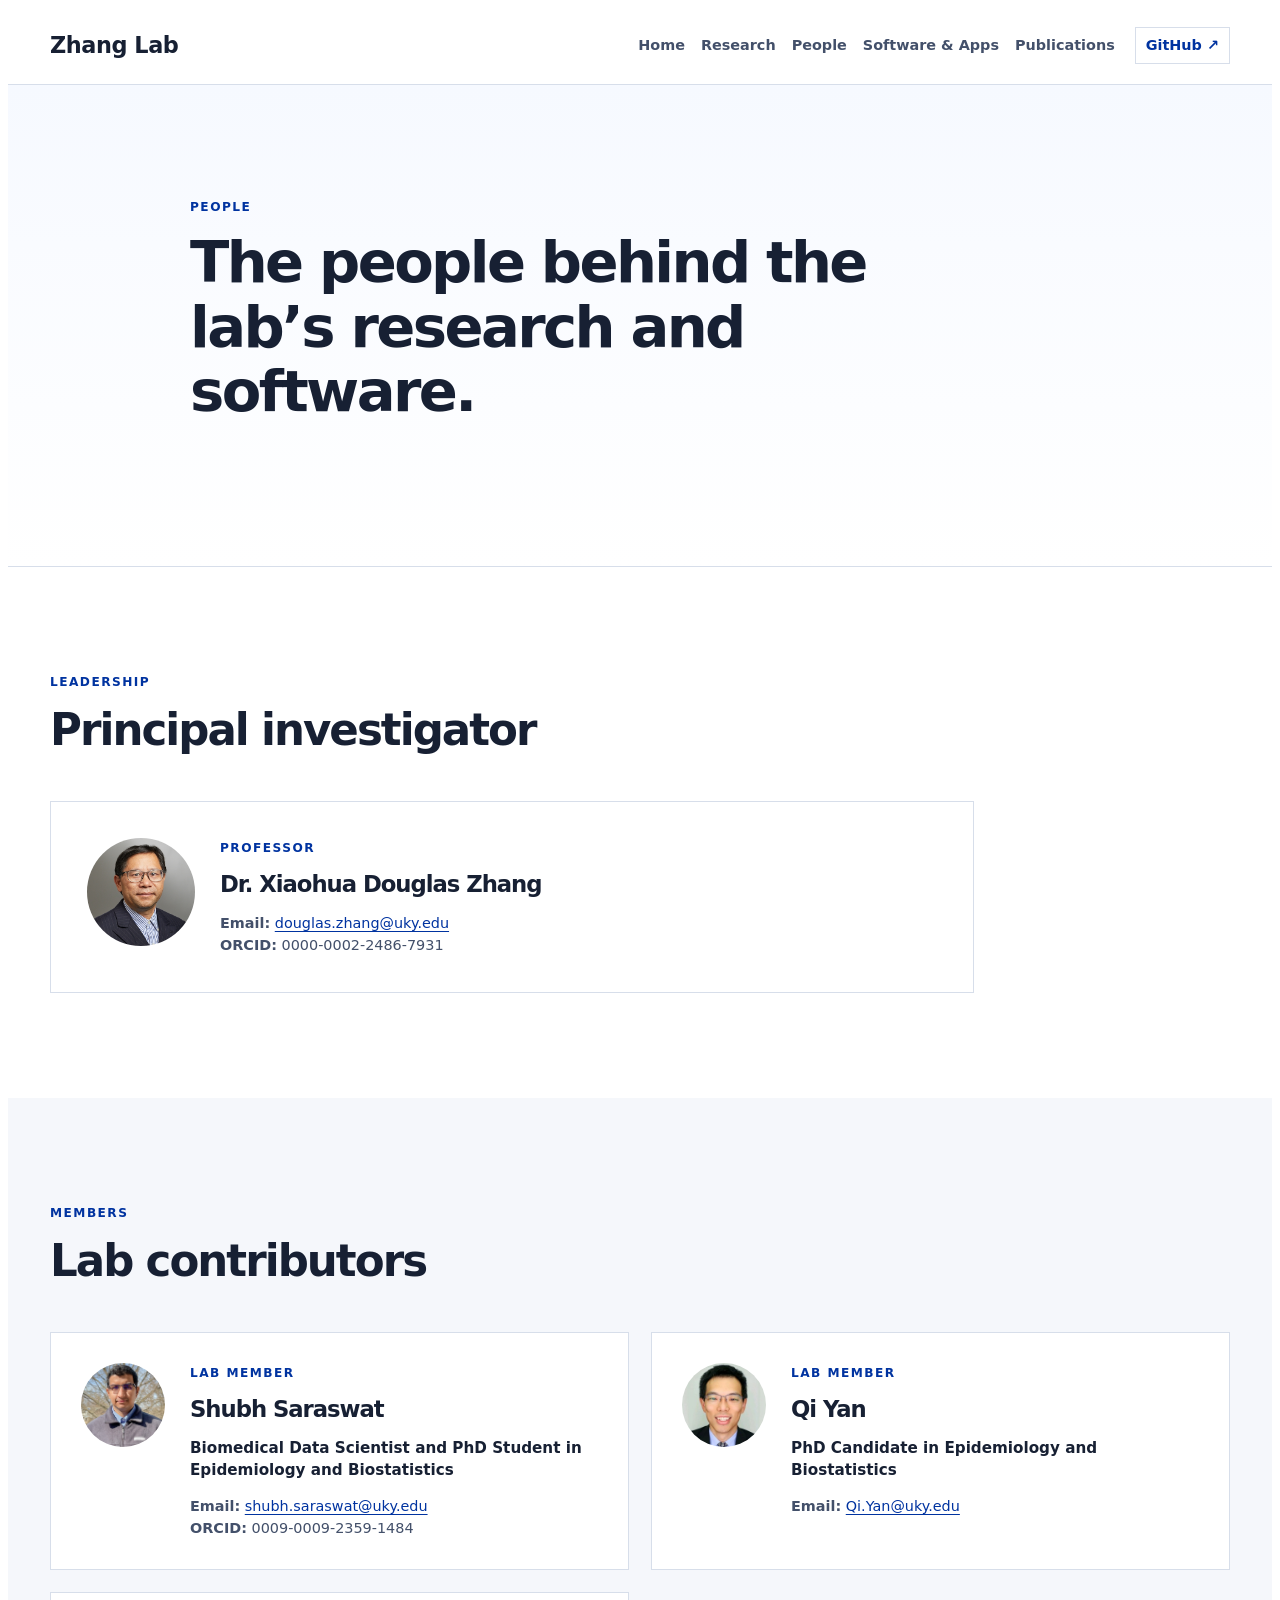
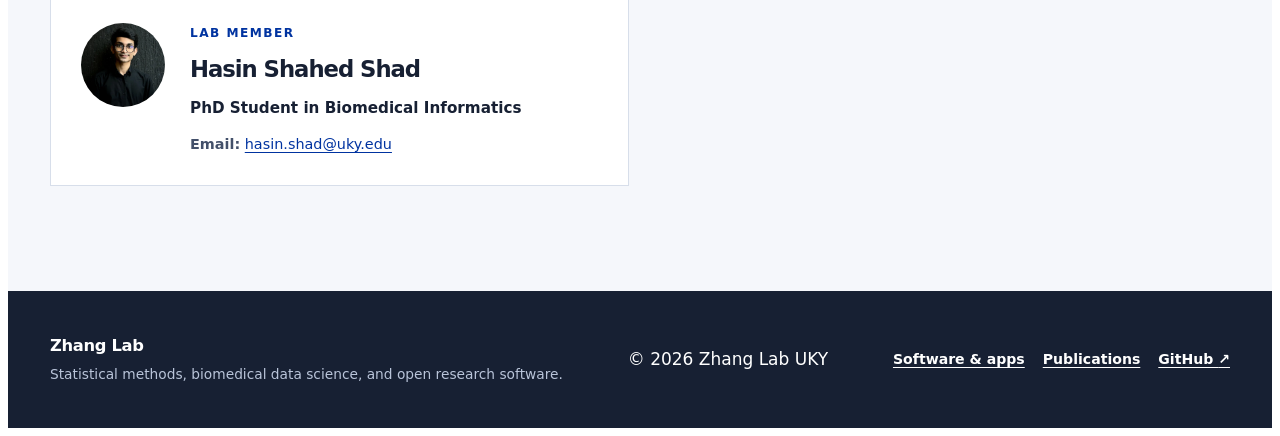
==== commit 29896b2a: "updated publications, people, and software" ====
--- a/docs/people.html
+++ b/docs/people.html
@@ -128,10 +128,6 @@
 <h3>
 Dr. Xiaohua Douglas Zhang
 </h3>
-<p>
-Author of CytoProfile, CytokineProfile Shiny, R imputeCGM, IAHRiskCalc,
-CGManalyzer2, and Python imputeCGM.
-</p>
 <p class="person-contact">
 <strong>Email:</strong> <a href="mailto:douglas.zhang@uky.edu"
 class="email">douglas.zhang@uky.edu</a><br><strong>ORCID:</strong>
@@ -166,10 +162,6 @@
 Biomedical Data Scientist and PhD Student in Epidemiology and
 Biostatistics
 </p>
-<p>
-Maintainer of CytoProfile, CytokineProfile Shiny, R imputeCGM,
-IAHRiskCalc, and CGManalyzer2.
-</p>
 <p class="person-contact">
 <strong>Email:</strong> <a href="mailto:shubh.saraswat@uky.edu"
 class="email">shubh.saraswat@uky.edu</a><br><strong>ORCID:</strong>
@@ -206,9 +198,6 @@
 </h3>
 <p class="person-title">
 PhD Student in Biomedical Informatics
-</p>
-<p>
-Maintainer of Python imputeCGM.
 </p>
 <p class="person-contact">
 <strong>Email:</strong> <a href="mailto:hasin.shad@uky.edu"
